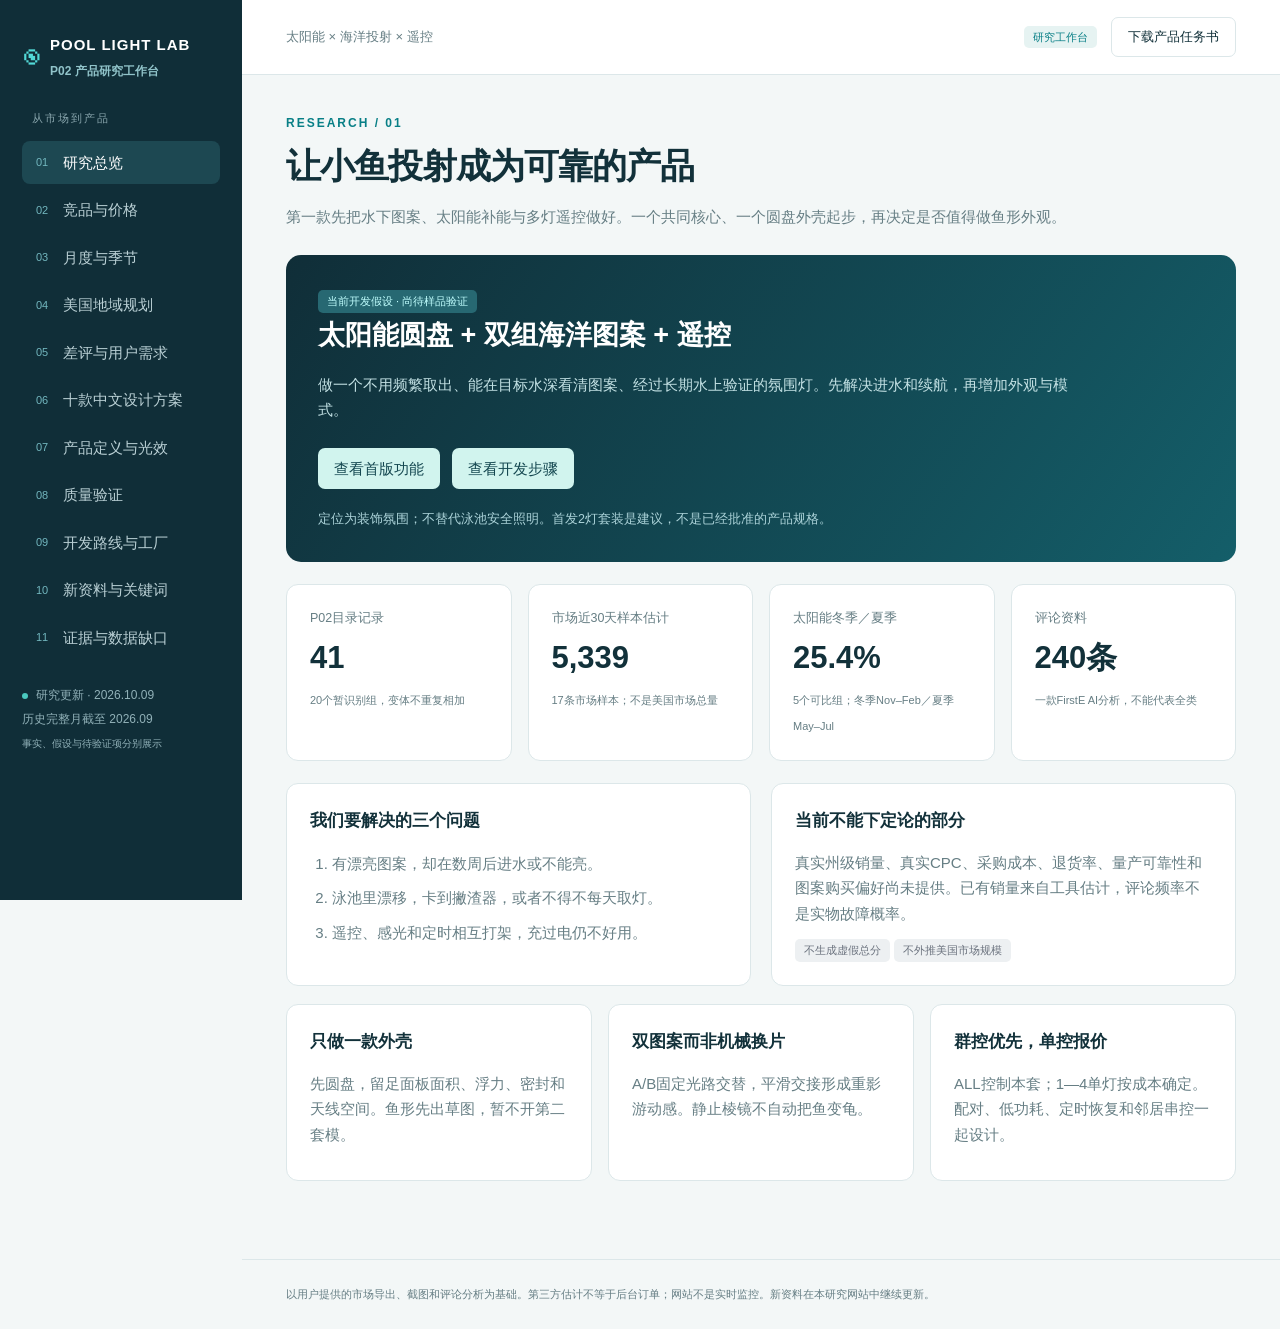
==== index.html @ 2112c539 "Publish complete pool light research website at Pages root" ====
<!doctype html><html lang="zh-CN"><head><meta charset="utf-8"><meta name="viewport" content="width=device-width,initial-scale=1"><title>P02 · 太阳能投射泳池灯研究</title><meta name="description" content="P02泳池灯的市场、季节、评论、产品定义与质量验证研究工作台。"><link rel="stylesheet" href="style.css"></head><body>
<aside class="sidebar"><a class="brand" href="#overview"><span class="brandmark">◉</span><strong>POOL LIGHT LAB<small>P02 产品研究工作台</small></strong></a><div class="navlabel">从市场到产品</div><nav id="navigation"></nav><div class="sidebarfoot"><span class="dot"></span>研究更新 · 2026.10.09<br>历史完整月截至 2026.09<br><small>事实、假设与待验证项分别展示</small></div></aside>
<main><header class="topbar"><span>太阳能 × 海洋投射 × 遥控</span><div><span class="pill">研究工作台</span> <button id="exportBrief" class="ghost">下载产品任务书</button></div></header><div id="app" aria-live="polite"></div><footer>以用户提供的市场导出、截图和评论分析为基础。第三方估计不等于后台订单；网站不是实时监控。新资料在本研究网站中继续更新。</footer></main>
<dialog id="imageDialog"><button id="closeImage" aria-label="关闭图片">×</button><img id="largeImage" alt="竞品原始截图"></dialog><div id="toast" role="status"></div>
<script src="content.js"></script><script src="app.js"></script><script src="climate.js"></script><script src="concepts-v2.js"></script></body></html>
---- style.css ----
:root{--ink:#12313a;--muted:#667e84;--teal:#087f86;--sea:#0fa6ad;--nav:#102e38;--line:#dce7e9;--paper:#f3f7f7;--amber:#996321;--red:#ba4945}*{box-sizing:border-box}html{scroll-behavior:smooth}body{margin:0;color:var(--ink);background:var(--paper);font:15px/1.7 "Segoe UI","Microsoft YaHei",sans-serif}button,input,select{font:inherit}button,select{cursor:pointer}a{color:var(--teal)}button:focus-visible,a:focus-visible,input:focus-visible,select:focus-visible{outline:3px solid #ffc45b;outline-offset:3px}.sidebar{position:fixed;inset:0 auto 0 0;width:242px;padding:32px 22px;background:var(--nav);color:#bad0d5;z-index:5}.brand{color:white;text-decoration:none;display:flex;gap:10px;align-items:center;line-height:1.4}.brand strong{font-size:15px;letter-spacing:1px}.brand small{display:block;letter-spacing:0;font-size:12px;color:#91c4ca;margin-top:8px}.brandmark{font-size:35px;color:#52d9d7}.navlabel{margin:42px 10px 13px;font-size:11px;color:#89a6ad;letter-spacing:2px}nav a{display:flex;align-items:center;gap:15px;padding:12px 14px;color:#bad0d5;text-decoration:none;border-radius:8px;margin:4px 0}nav a.active{background:#1d4852;color:#fff}nav a span{font-size:11px;color:#73b7bf}.sidebarfoot{position:absolute;bottom:26px;font-size:12px;line-height:2;color:#91b1b8}.sidebarfoot small{font-size:10px}.dot{display:inline-block;width:6px;height:6px;border-radius:50%;background:#4ac9bf;margin-right:8px}main{margin-left:242px}.topbar{height:75px;background:#fff;border-bottom:1px solid var(--line);display:flex;align-items:center;justify-content:space-between;padding:0 44px;color:var(--muted);font-size:13px}.topbar div{display:flex;gap:14px;align-items:center}#app{max-width:1450px;margin:auto;padding:38px 44px 60px}.eyebrow{color:var(--teal);font-size:12px;letter-spacing:2px;font-weight:700}.title{font-size:35px;line-height:1.35;letter-spacing:-1px;margin:9px 0 14px}.subtitle{color:var(--muted);max-width:900px;margin:0 0 26px}.pill,.tag{display:inline-block;border-radius:5px;background:#e6f3f2;color:var(--teal);padding:2px 9px;font-size:11px}.tag.assumption{background:#fff2d7;color:#8a6028}.tag.missing{background:#edf0f2;color:#6b727e}.tag.risk{background:#fff0ec;color:#a84237}button{border:0;border-radius:7px;padding:8px 16px;background:var(--teal);color:white}button.ghost{background:white;color:var(--ink);border:1px solid var(--line)}button:disabled{opacity:.5;cursor:default}.hero{position:relative;padding:32px;background:linear-gradient(125deg,#102e38,#145e69);border-radius:15px;color:white;overflow:hidden}.hero h2{font-size:27px;margin:0 0 13px}.hero p{max-width:760px;color:#c3e1e4;margin:0}.hero .pill{background:#276872;color:#c1ffff}.hero .actions{display:flex;gap:12px;flex-wrap:wrap;margin-top:25px}.hero button{background:#d1f4ee;color:#144750}.hero small{display:block;margin-top:20px;color:#acd3d9}.metrics{display:grid;grid-template-columns:repeat(4,minmax(0,1fr));gap:16px;margin:22px 0}.metric,.card{background:#fff;border:1px solid var(--line);border-radius:12px;padding:23px}.metric small{color:var(--muted);display:block}.metric strong{display:block;font-size:31px;line-height:1.3;margin:8px 0;color:var(--ink)}.metric em{font-style:normal;font-size:11px;color:var(--muted)}h2{font-size:22px;margin:29px 0 16px}h3{font-size:17px;margin:0 0 14px}p{margin:10px 0}.grid2{display:grid;grid-template-columns:1fr 1fr;gap:20px}.grid3{display:grid;grid-template-columns:repeat(3,1fr);gap:16px}.card{margin-bottom:18px}.card p{color:var(--muted)}.notice{border-left:3px solid #d4a452;background:#fff8e9;color:#725723;padding:13px 18px;font-size:13px;margin:16px 0 22px;border-radius:0 7px 7px 0}.notice.teal{background:#e7f5f2;border-color:#25a096;color:#246267}.controls{display:flex;gap:14px;flex-wrap:wrap;align-items:center;margin:0 0 20px}.controls label{font-size:12px;color:var(--muted)}select,input[type=search],input[type=number]{border:1px solid var(--line);border-radius:6px;padding:8px 10px;background:white;color:var(--ink)}input[type=search]{min-width:260px}input[type=range]{accent-color:var(--teal);width:100%;cursor:grab}.sliderbar{display:flex;gap:16px;align-items:center;padding:15px 0}.sliderbar strong{white-space:nowrap;font-size:24px;color:var(--teal)}.chart{width:100%;display:block;min-height:230px}.chart text{fill:#768e95;font:12px "Microsoft YaHei",sans-serif}.chart .hit{cursor:pointer}.chart .hit:hover{fill:#d3f3ef}.chart .axis{stroke:#e8eff0}.tablewrap{overflow:auto;border:1px solid var(--line);border-radius:9px}table{width:100%;border-collapse:collapse;font-size:13px;background:white}th{background:#edf4f4;color:#45636d;text-align:left;font-weight:600;white-space:nowrap}td,th{padding:12px 14px;border-bottom:1px solid var(--line);vertical-align:top}td{min-width:85px}tr:last-child td{border:0}tbody tr:hover{background:#f8fbfb}td.titlecell{min-width:300px;max-width:430px}td small{display:block;color:var(--muted)}.num{font-variant-numeric:tabular-nums;font-weight:600}.imagecard img{width:100%;height:260px;object-fit:contain;background:#fff;cursor:zoom-in}.imagecard .facts{padding-top:15px;font-size:13px}.imagecard strong{display:block;font-size:16px}.source{font-size:11px;color:var(--muted);margin-top:12px}.flow{display:flex;align-items:stretch;gap:10px;margin:20px 0;flex-wrap:wrap}.flow span{padding:12px 16px;border:1px solid var(--line);border-radius:7px;background:#fff;flex:1;text-align:center;min-width:100px}.flow b{align-self:center;color:#69a0a7}.checklist{padding-left:22px;color:var(--muted)}.checklist li{margin:9px 0}.barrow{display:grid;grid-template-columns:150px 1fr 72px;gap:14px;align-items:center;font-size:13px;margin:14px 0}.bartrack{height:12px;background:#f0f3f3;border-radius:3px;overflow:hidden}.barfill{height:100%;background:#b75a4b;border-radius:3px}.barfill.positive{background:var(--teal)}.map{display:grid;grid-template-columns:repeat(12,1fr);grid-template-rows:repeat(8,42px);gap:5px;margin:15px 0 24px}.state{padding:0;position:relative;border:1px solid #d2e2e5;background:#e7edef;color:#728990;font-size:12px;font-weight:600;border-radius:5px}.state.selected{outline:3px solid #0c7680;outline-offset:1px}.state.active{background:#1e918f;color:white}.state.start{background:#83c9b9;color:#144f4a}.state.close{background:#dcbe83;color:#6d4e21}.state.off{background:#e9eff0;color:#7c969c}.legend{display:flex;flex-wrap:wrap;gap:17px;font-size:11px;color:var(--muted)}.legend i{display:inline-block;width:12px;height:12px;background:#e9eff0;vertical-align:middle;margin-right:5px;border-radius:2px}.statepanel{background:#f5f9f9;border-radius:8px;padding:17px}.statemini{display:grid;grid-template-columns:repeat(12,1fr);gap:3px;margin:12px 0}.statemini span{padding:6px 0;text-align:center;border-radius:3px;background:#e9eff0;font-size:10px}.statemini span.on{background:#1e918f;color:white}.optical{position:relative;background:linear-gradient(#12363f,#085f70);border-radius:10px;overflow:hidden;min-height:300px;padding:20px}.optical svg{width:100%;height:270px}.optical .a{color:#ed6261}.optical .b{color:#55d7c5}.optical .mode-b .a{opacity:.12}.optical .mode-a .b{opacity:.12}.optical .mode-flow .a{animation:shiftA 10s infinite}.optical .mode-flow .b{animation:shiftB 10s infinite}@keyframes shiftA{0%,100%{opacity:1}50%{opacity:.12}}@keyframes shiftB{0%,100%{opacity:.12}50%{opacity:1}}.formgrid{display:grid;grid-template-columns:1fr 1fr;gap:13px}.formgrid label{color:var(--muted);font-size:12px}.formgrid input{display:block;width:100%;margin-top:4px}.result{background:#e8f5f1;padding:18px;border-radius:9px;font-size:13px;margin-top:16px}.result strong{display:block;font-size:27px;color:var(--teal)}.step{position:relative;padding-left:49px;margin-bottom:25px}.step .number{position:absolute;left:0;top:0;width:30px;height:30px;background:#daeeed;color:var(--teal);border-radius:50%;display:grid;place-content:center;font-size:12px;font-weight:700}.step h3{margin-bottom:6px}.step p{margin:0;color:var(--muted);font-size:14px}.step .gate{margin-top:9px;background:#fff6e4;padding:9px 12px;border-radius:5px;color:#836528;font-size:12px}details{border-bottom:1px solid var(--line);padding:15px 0}summary{font-weight:600;cursor:pointer}details p{font-size:14px;color:var(--muted)}.progress{display:flex;gap:8px;flex-wrap:wrap}.progress span{background:#eef3f4;padding:5px 12px;font-size:12px;border-radius:5px}.progress span.done{background:#d9ede7;color:#277259}footer{padding:25px 44px;border-top:1px solid var(--line);font-size:11px;color:var(--muted)}dialog{width:min(95vw,1100px);padding:20px;border:0;border-radius:12px;background:#fff}dialog::backdrop{background:#001d2bbb}dialog img{width:100%;height:85vh;object-fit:contain}dialog button{position:absolute;right:14px;top:14px;font-size:22px}#toast{position:fixed;bottom:25px;left:50%;transform:translateX(-50%);background:#143f49;color:#fff;padding:10px 20px;border-radius:7px;display:none;z-index:20}.empty{padding:40px;color:var(--muted);text-align:center}.note{color:var(--muted);font-size:12px}.controlbox{background:#edf6f5;padding:17px;border-radius:9px}.tabs{display:flex;gap:8px;flex-wrap:wrap;margin-bottom:16px}.tabs button{background:#e8eff0;color:#506b73}.tabs button.active{background:var(--teal);color:white}.badgecount{font-size:12px;color:#719399}.sectioncopy{max-width:980px;line-height:1.95}.sectioncopy h3{margin-top:24px}.radiofake{font-size:12px;color:var(--amber)}.narrow{max-width:1020px}
@media(min-width:1600px){.map{grid-template-rows:repeat(8,50px)}}@media(max-width:1120px){.sidebar{width:200px;padding:25px 14px}main{margin-left:200px}.topbar{padding:0 25px}#app{padding:28px 25px}.metrics{grid-template-columns:repeat(2,1fr)}.grid3{grid-template-columns:1fr}.grid2{grid-template-columns:1fr}.imagecard img{height:320px}.title{font-size:29px}}@media(max-width:700px){.sidebar{position:relative;width:100%;padding:18px}.sidebar .navlabel,.sidebarfoot{display:none}nav{display:flex;overflow:auto;margin-top:13px;gap:4px}nav a{white-space:nowrap;padding:7px 10px;font-size:12px}nav a span{display:none}main{margin-left:0}.topbar{height:62px;padding:0 18px}.topbar>span{display:none}#app{padding:23px 18px}.title{font-size:27px}.hero{padding:23px}.hero h2{font-size:23px}.metrics{gap:9px}.metric{padding:16px}.metric strong{font-size:26px}.card{padding:17px}.map{grid-template-rows:repeat(8,28px);gap:3px}.state{font-size:9px}.barrow{grid-template-columns:110px 1fr 55px;gap:8px}.formgrid{grid-template-columns:1fr}footer{padding:20px}.chart{min-height:180px}.sliderbar strong{font-size:19px}.topbar div{gap:9px}.grid3 .imagecard img{height:300px}}
.geoLayout{display:grid;grid-template-columns:minmax(0,2fr) minmax(260px,1fr);gap:20px}.climateMap{width:100%;height:auto;min-height:280px}.climateMap path{cursor:pointer;transition:fill .25s}.climateMap path:hover,.climateMap path:focus{stroke:#152c48;stroke-width:3;outline:none}.climateMap text{font-size:12px;fill:#687586}.geoGradient{display:inline-block;width:140px;height:12px;background:linear-gradient(90deg,hsl(218 55% 86%),hsl(123 65% 65%),hsl(28 70% 46%));vertical-align:middle}.controls input[type=range]{min-width:180px;flex:1}@media(max-width:1000px){.geoLayout{grid-template-columns:1fr}}
@media(min-width:701px){.sidebar{overflow-y:auto}.sidebarfoot{position:static;margin-top:24px}.navlabel{margin-top:28px}nav a{padding-top:9px;padding-bottom:9px}}
.conceptBoard img{display:block;width:100%;height:auto;cursor:zoom-in;border-radius:8px;margin-top:15px}.conceptHeading{display:flex;justify-content:space-between;gap:20px;align-items:start}.conceptHeading h2{margin:7px 0}.conceptDownload{white-space:nowrap}.conceptLinks{display:flex;gap:8px;flex-wrap:wrap;margin:20px 0}.conceptLinks a{background:#e0efef;padding:6px 12px;text-decoration:none;border-radius:6px}.conceptBoard{scroll-margin-top:20px}.conceptHeading p{margin:0}@media(max-width:700px){.conceptHeading{display:block}.conceptDownload{display:inline-block;margin-top:10px}}
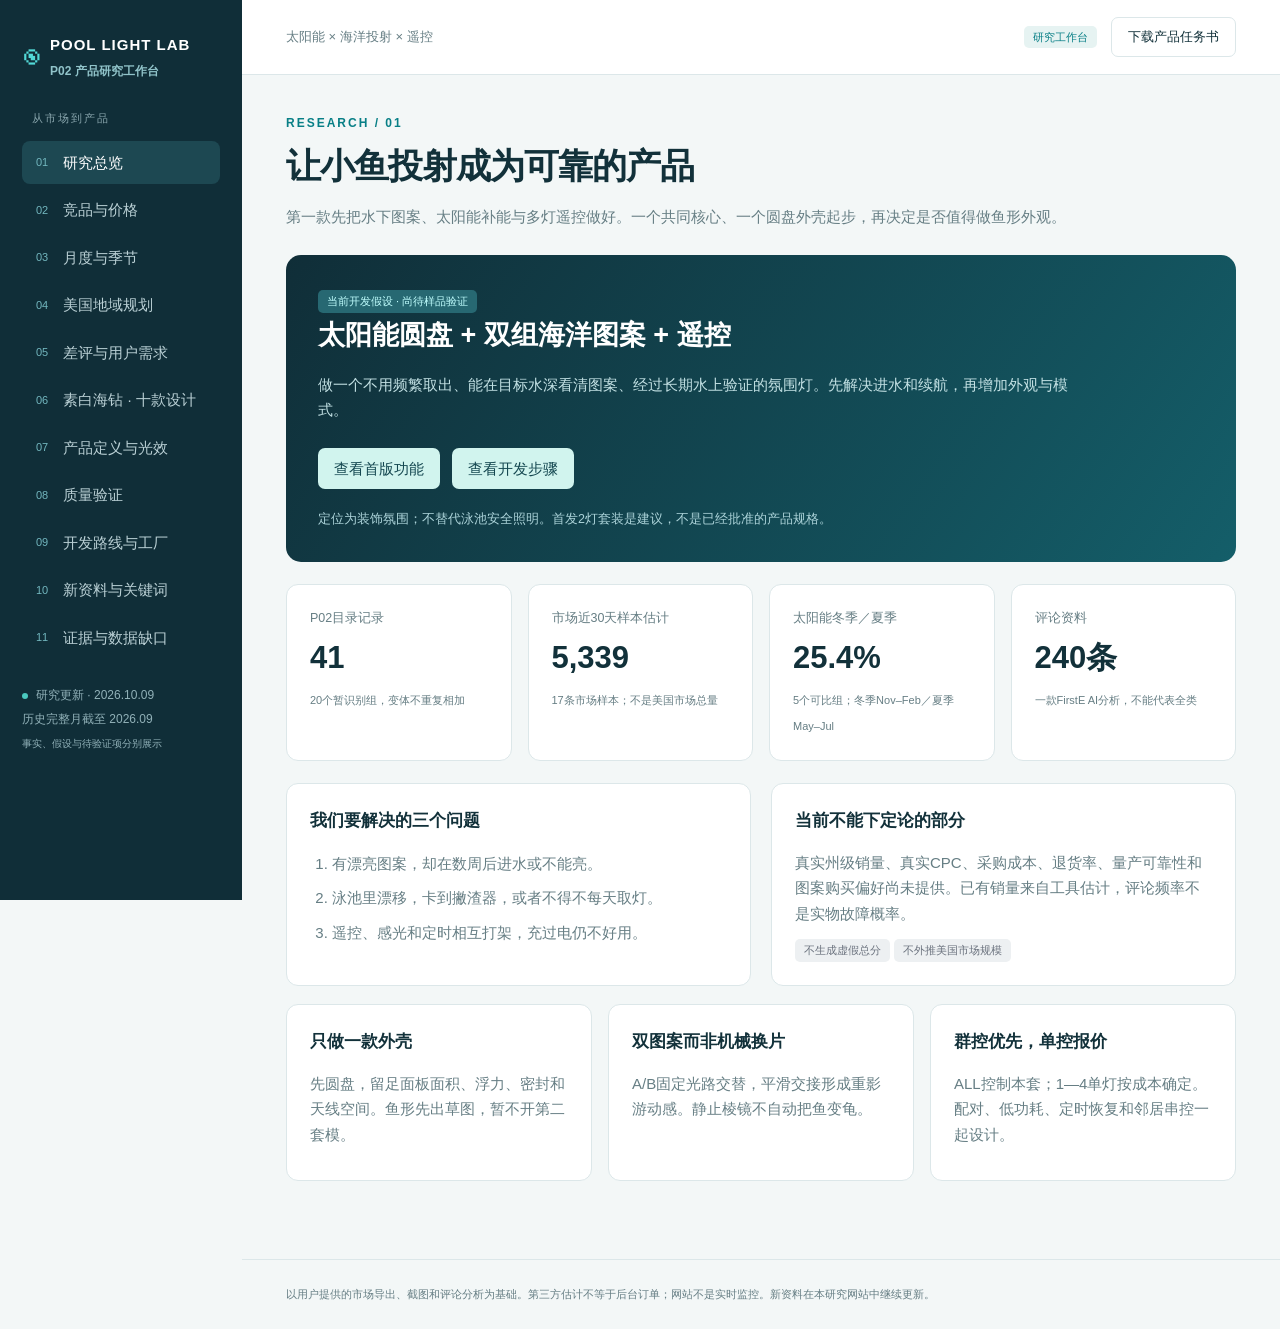
==== commit 313c60ad: "Refine white circular cone designs and retire previous concepts" ====
--- a/index.html
+++ b/index.html
@@ -2,4 +2,4 @@
 <aside class="sidebar"><a class="brand" href="#overview"><span class="brandmark">◉</span><strong>POOL LIGHT LAB<small>P02 产品研究工作台</small></strong></a><div class="navlabel">从市场到产品</div><nav id="navigation"></nav><div class="sidebarfoot"><span class="dot"></span>研究更新 · 2026.10.09<br>历史完整月截至 2026.09<br><small>事实、假设与待验证项分别展示</small></div></aside>
 <main><header class="topbar"><span>太阳能 × 海洋投射 × 遥控</span><div><span class="pill">研究工作台</span> <button id="exportBrief" class="ghost">下载产品任务书</button></div></header><div id="app" aria-live="polite"></div><footer>以用户提供的市场导出、截图和评论分析为基础。第三方估计不等于后台订单；网站不是实时监控。新资料在本研究网站中继续更新。</footer></main>
 <dialog id="imageDialog"><button id="closeImage" aria-label="关闭图片">×</button><img id="largeImage" alt="竞品原始截图"></dialog><div id="toast" role="status"></div>
-<script src="content.js"></script><script src="app.js"></script><script src="climate.js"></script><script src="concepts-v2.js"></script></body></html>
+<script src="content.js"></script><script src="app.js"></script><script src="climate.js"></script><script src="concepts-v3.js"></script></body></html>
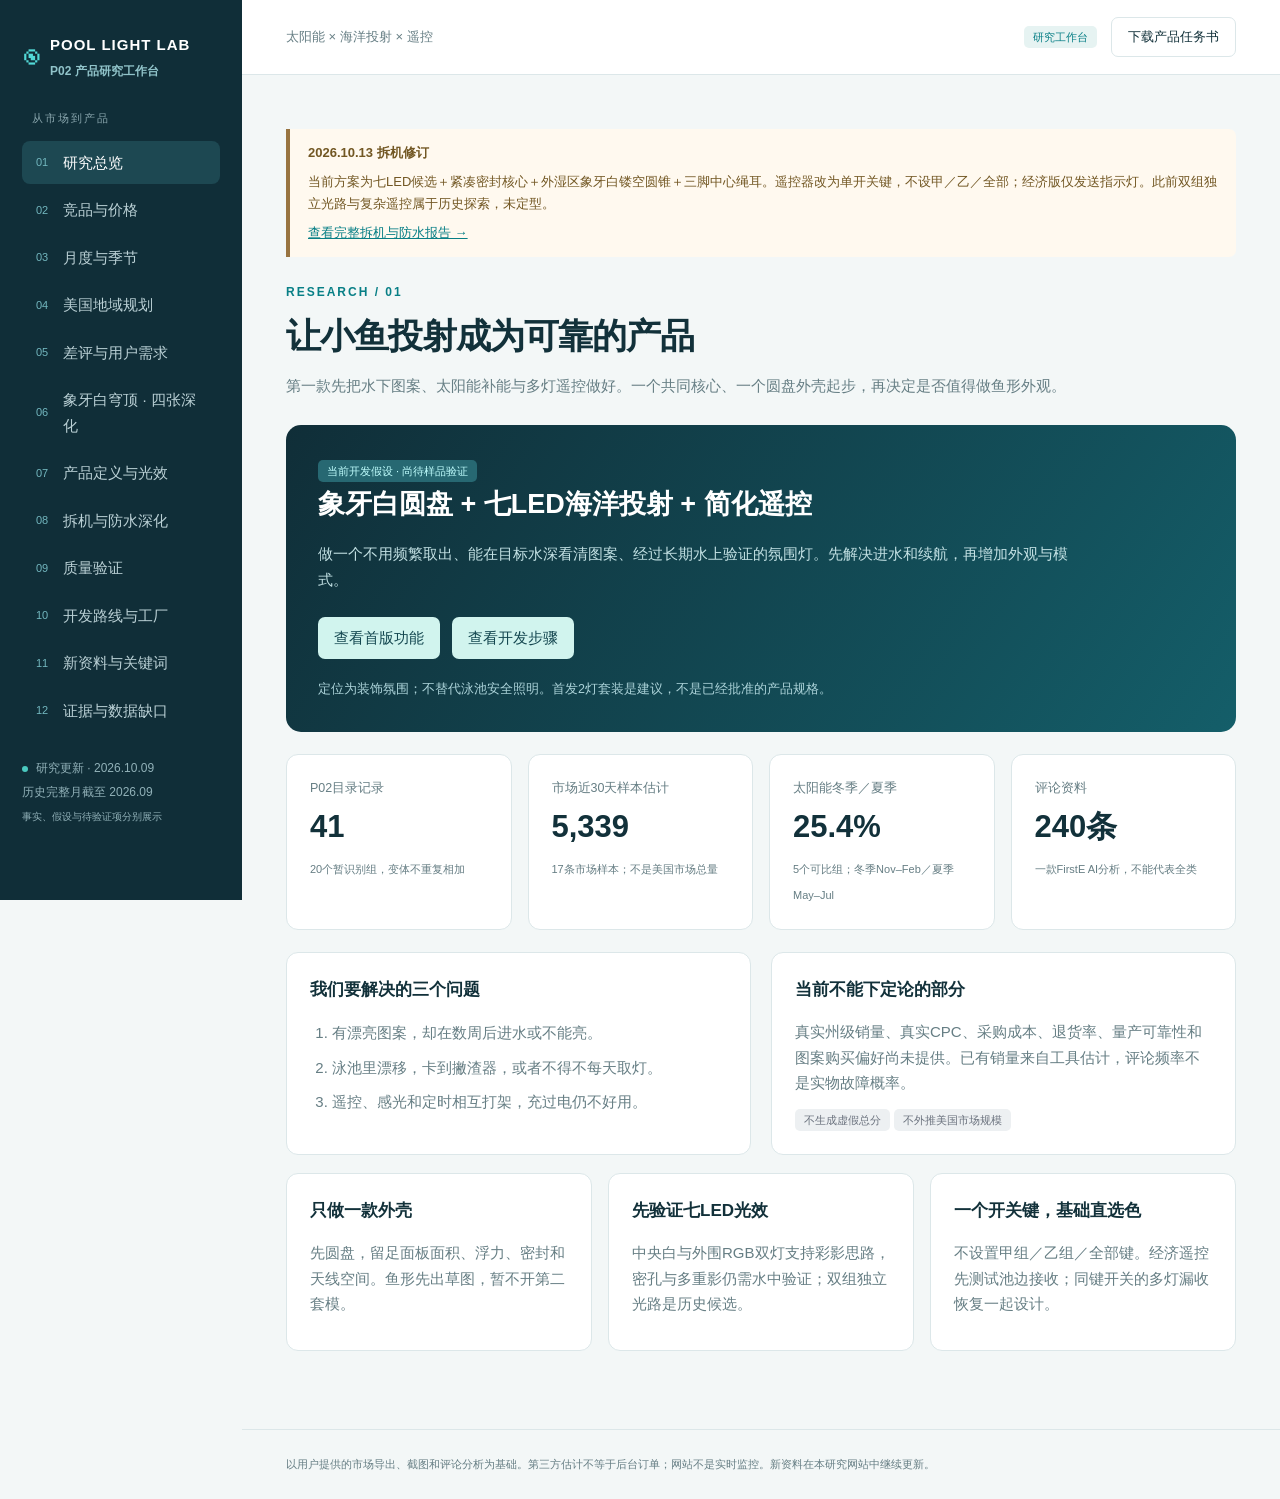
==== commit 787e7dc8: "Add teardown evidence, waterproofing report and four refined concepts" ====
--- a/index.html
+++ b/index.html
@@ -2,4 +2,4 @@
 <aside class="sidebar"><a class="brand" href="#overview"><span class="brandmark">◉</span><strong>POOL LIGHT LAB<small>P02 产品研究工作台</small></strong></a><div class="navlabel">从市场到产品</div><nav id="navigation"></nav><div class="sidebarfoot"><span class="dot"></span>研究更新 · 2026.10.09<br>历史完整月截至 2026.09<br><small>事实、假设与待验证项分别展示</small></div></aside>
 <main><header class="topbar"><span>太阳能 × 海洋投射 × 遥控</span><div><span class="pill">研究工作台</span> <button id="exportBrief" class="ghost">下载产品任务书</button></div></header><div id="app" aria-live="polite"></div><footer>以用户提供的市场导出、截图和评论分析为基础。第三方估计不等于后台订单；网站不是实时监控。新资料在本研究网站中继续更新。</footer></main>
 <dialog id="imageDialog"><button id="closeImage" aria-label="关闭图片">×</button><img id="largeImage" alt="竞品原始截图"></dialog><div id="toast" role="status"></div>
-<script src="content.js"></script><script src="app.js"></script><script src="climate.js"></script><script src="concepts-v3.js"></script></body></html>
+<script src="content.js"></script><script src="app.js"></script><script src="climate.js"></script><script src="concepts-v3.js"></script><script src="teardown.js"></script></body></html>
--- a/style.css
+++ b/style.css
@@ -3,3 +3,4 @@
 .geoLayout{display:grid;grid-template-columns:minmax(0,2fr) minmax(260px,1fr);gap:20px}.climateMap{width:100%;height:auto;min-height:280px}.climateMap path{cursor:pointer;transition:fill .25s}.climateMap path:hover,.climateMap path:focus{stroke:#152c48;stroke-width:3;outline:none}.climateMap text{font-size:12px;fill:#687586}.geoGradient{display:inline-block;width:140px;height:12px;background:linear-gradient(90deg,hsl(218 55% 86%),hsl(123 65% 65%),hsl(28 70% 46%));vertical-align:middle}.controls input[type=range]{min-width:180px;flex:1}@media(max-width:1000px){.geoLayout{grid-template-columns:1fr}}
 @media(min-width:701px){.sidebar{overflow-y:auto}.sidebarfoot{position:static;margin-top:24px}.navlabel{margin-top:28px}nav a{padding-top:9px;padding-bottom:9px}}
 .conceptBoard img{display:block;width:100%;height:auto;cursor:zoom-in;border-radius:8px;margin-top:15px}.conceptHeading{display:flex;justify-content:space-between;gap:20px;align-items:start}.conceptHeading h2{margin:7px 0}.conceptDownload{white-space:nowrap}.conceptLinks{display:flex;gap:8px;flex-wrap:wrap;margin:20px 0}.conceptLinks a{background:#e0efef;padding:6px 12px;text-decoration:none;border-radius:6px}.conceptBoard{scroll-margin-top:20px}.conceptHeading p{margin:0}@media(max-width:700px){.conceptHeading{display:block}.conceptDownload{display:inline-block;margin-top:10px}}
+.td-revision{border-left:4px solid #987441;background:#fff9ef;margin-bottom:25px}.td-revision p{margin:7px 0}.td-hero{display:grid;grid-template-columns:1fr 180px;gap:30px;padding:35px;background:#153e46;color:#eef6f5;border-radius:12px;margin:25px 0}.td-hero h2{font-size:30px;line-height:1.4;color:#fff}.td-hero a{color:#daf2ed}.td-count{display:flex;flex-direction:column;justify-content:center;border-left:1px solid #4c7076;padding-left:30px}.td-count strong{font:88px/1 Georgia,serif;color:#e3c893}.td-count small{margin-top:14px;line-height:1.6}.td-evidence{display:grid;grid-template-columns:repeat(3,minmax(0,1fr));gap:15px}.td-evidence figure{margin:0;border:1px solid var(--line);border-radius:8px;overflow:hidden}.td-evidence img{display:block;width:100%;height:230px;object-fit:contain;background:#f2eee7;cursor:zoom-in}.td-evidence figcaption{padding:14px;font-size:13px}.td-evidence figcaption span{display:block;color:var(--muted);margin-top:5px}.td-section{scroll-margin-top:20px;line-height:1.9}.td-section h2{font-size:24px;border-bottom:1px solid var(--line);padding-bottom:13px}.td-section h3{margin-top:26px}.td-section p{max-width:1020px}.td-section td{min-width:130px}.td-section[hidden]{display:none}.td-toc input{width:100%;margin:10px 0}.td-toc .conceptLinks a{font-size:13px}.td-history img{width:100%;height:auto;cursor:zoom-in}.td-history article{margin-top:28px}.td-ledlayout{display:grid;grid-template-columns:250px 1fr;gap:30px;align-items:center}.td-ledboard{width:230px;height:230px;position:relative;border:6px solid #d9e3e3;background:#f2f5f3;border-radius:50%;margin:15px auto}.td-led{position:absolute;width:36px;height:36px;display:grid;place-items:center;border-radius:7px;background:#c1cecc;color:#475e5c;font-size:12px;transform:translate(-50%,-50%);left:50%;top:50%}.td-led.red.lit{background:#ec6161;color:#fff;box-shadow:0 0 18px #eb6767}.td-led.green.lit{background:#29b06d;color:#fff;box-shadow:0 0 18px #4dc592}.td-led.blue.lit{background:#4a82dc;color:#fff;box-shadow:0 0 18px #709ce6}.td-led.white.lit{background:#fff7d0;box-shadow:0 0 20px #fff0a8}.td-led.pos0{top:18%}.td-led.pos1{top:34%;left:80%}.td-led.pos2{top:66%;left:80%}.td-led.pos3{top:82%}.td-led.pos4{top:66%;left:20%}.td-led.pos5{top:34%;left:20%}@media(max-width:900px){.td-evidence{grid-template-columns:repeat(2,minmax(0,1fr))}.td-ledlayout{grid-template-columns:1fr}.td-hero{grid-template-columns:1fr}.td-count{flex-direction:row;align-items:center;gap:20px;border:0;border-top:1px solid #4c7076;padding:20px 0 0}}@media(max-width:550px){.td-evidence{grid-template-columns:1fr}.td-hero{padding:23px}.td-hero h2{font-size:25px}.td-count strong{font-size:60px}.td-section h2{font-size:21px}}
